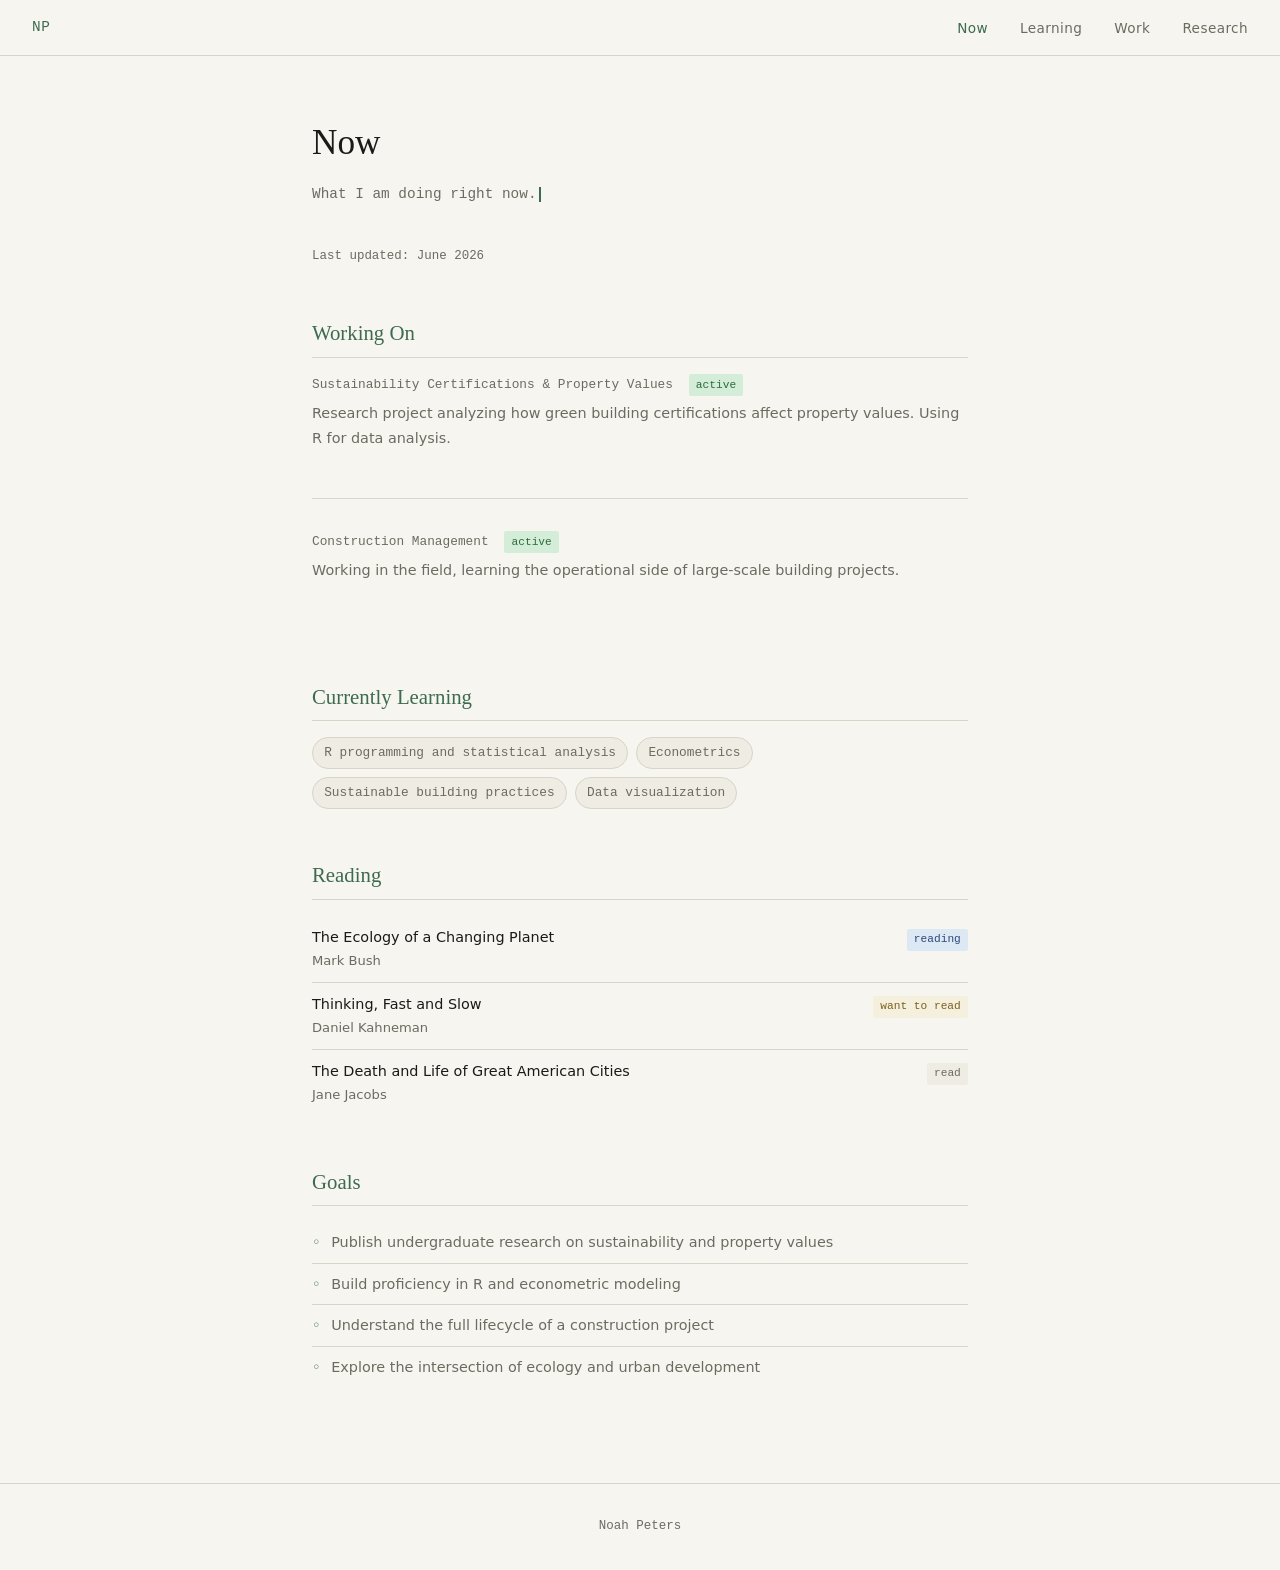
==== now.html @ bcfaea59 "Initial commit" ====
<!DOCTYPE html>
<html lang="en">
<head>
  <meta charset="UTF-8" />
  <meta name="viewport" content="width=device-width, initial-scale=1.0" />
  <title>Now — Noah Peters</title>
  <link rel="stylesheet" href="css/style.css" />
  <style>
    .reading-item {
      display: flex;
      justify-content: space-between;
      align-items: baseline;
      padding: 0.6rem 0;
      border-bottom: 1px solid var(--border);
      gap: 1rem;
    }
    .reading-item:last-child { border-bottom: none; }
    .book-title { font-size: 0.9rem; color: var(--text); }
    .book-author { font-size: 0.82rem; color: var(--text-muted); }
    .goal-item {
      padding: 0.5rem 0 0.5rem 1.2rem;
      border-bottom: 1px solid var(--border);
      font-size: 0.9rem;
      color: var(--text-muted);
      position: relative;
    }
    .goal-item::before {
      content: '◦';
      position: absolute;
      left: 0;
      color: var(--accent);
    }
    .goal-item:last-child { border-bottom: none; }
    .learning-chips { display: flex; flex-wrap: wrap; gap: 0.5rem; margin-top: 0.5rem; }
    .chip {
      font-size: 0.8rem;
      font-family: var(--font-mono);
      background: var(--bg-alt);
      border: 1px solid var(--border);
      color: var(--text-muted);
      padding: 0.25rem 0.7rem;
      border-radius: 20px;
    }
    .updated {
      font-family: var(--font-mono);
      font-size: 0.78rem;
      color: var(--text-muted);
      margin-bottom: 2.5rem;
    }
  </style>
</head>
<body>

<nav>
  <a class="nav-name" href="index.html">NP</a>
  <ul>
    <li><a href="now.html" class="active">Now</a></li>
    <li><a href="learning.html">Learning</a></li>
    <li><a href="work.html">Work</a></li>
    <li><a href="research.html">Research</a></li>
  </ul>
</nav>

<main>
  <h1>Now</h1>
  <div class="typewriter" id="typewriter"></div>
  <p class="updated" id="updated"></p>

  <h2>Working On</h2>
  <div id="working-on"></div>

  <h2>Currently Learning</h2>
  <div class="learning-chips" id="learning-chips"></div>

  <h2>Reading</h2>
  <div id="reading"></div>

  <h2>Goals</h2>
  <div id="goals"></div>
</main>

<footer>Noah Peters</footer>

<script src="js/typewriter.js"></script>
<script>
  fetch('data/now.json')
    .then(r => r.json())
    .then(d => {
      document.getElementById('updated').textContent = `Last updated: ${d.updated}`;

      typewriter(document.getElementById('typewriter'),
        ['What I am doing right now.'], { speed: 40, pause: 99999 });

      // Working on
      const wo = document.getElementById('working-on');
      d.working_on.forEach(item => {
        wo.innerHTML += `
          <div class="entry">
            <div class="entry-meta">
              ${item.title}
              <span class="status status-active">${item.status}</span>
            </div>
            <p class="entry-desc">${item.description}</p>
          </div>`;
      });

      // Learning chips
      const chips = document.getElementById('learning-chips');
      d.learning.forEach(l => {
        chips.innerHTML += `<span class="chip">${l}</span>`;
      });

      // Reading
      const reading = document.getElementById('reading');
      d.reading.forEach(b => {
        const statusClass = b.status === 'reading' ? 'status-reading'
          : b.status === 'read' ? 'status-done' : 'status-want';
        const statusLabel = b.status === 'want to read' ? 'want to read' : b.status;
        reading.innerHTML += `
          <div class="reading-item">
            <div>
              <div class="book-title">${b.title}</div>
              <div class="book-author">${b.author}</div>
            </div>
            <span class="status ${statusClass}">${statusLabel}</span>
          </div>`;
      });

      // Goals
      const goals = document.getElementById('goals');
      d.goals.forEach(g => {
        goals.innerHTML += `<div class="goal-item">${g}</div>`;
      });
    });
</script>
</body>
</html>
---- css/style.css ----
/* ── Reset & Base ── */
*, *::before, *::after { box-sizing: border-box; margin: 0; padding: 0; }

:root {
  --bg:        #f7f5f0;
  --bg-alt:    #efece4;
  --text:      #1a1a18;
  --text-muted:#6b6b60;
  --accent:    #3d6b4f;
  --accent2:   #7a6040;
  --border:    #d8d4c8;
  --font-serif: 'Georgia', 'Times New Roman', serif;
  --font-mono:  'Courier New', Courier, monospace;
  --font-sans:  system-ui, -apple-system, sans-serif;
  --max-width:  720px;
  --nav-height: 56px;
}

html { scroll-behavior: smooth; }

body {
  background: var(--bg);
  color: var(--text);
  font-family: var(--font-sans);
  font-size: 16px;
  line-height: 1.7;
  min-height: 100vh;
}

/* ── Nav ── */
nav {
  position: fixed;
  top: 0; left: 0; right: 0;
  height: var(--nav-height);
  background: var(--bg);
  border-bottom: 1px solid var(--border);
  display: flex;
  align-items: center;
  justify-content: space-between;
  padding: 0 2rem;
  z-index: 100;
}

nav .nav-name {
  font-family: var(--font-mono);
  font-size: 0.9rem;
  color: var(--accent);
  text-decoration: none;
  letter-spacing: 0.05em;
}

nav ul {
  list-style: none;
  display: flex;
  gap: 2rem;
}

nav ul a {
  font-size: 0.85rem;
  color: var(--text-muted);
  text-decoration: none;
  letter-spacing: 0.03em;
  transition: color 0.2s;
}

nav ul a:hover, nav ul a.active { color: var(--accent); }

/* ── Page Layout ── */
main {
  max-width: var(--max-width);
  margin: 0 auto;
  padding: calc(var(--nav-height) + 4rem) 2rem 6rem;
}

/* ── Typography ── */
h1 {
  font-family: var(--font-serif);
  font-size: 2.2rem;
  font-weight: normal;
  line-height: 1.3;
  margin-bottom: 1rem;
  color: var(--text);
}

h2 {
  font-family: var(--font-serif);
  font-size: 1.3rem;
  font-weight: normal;
  color: var(--accent);
  margin: 3rem 0 1rem;
  padding-bottom: 0.4rem;
  border-bottom: 1px solid var(--border);
}

h3 {
  font-size: 0.95rem;
  font-weight: 600;
  color: var(--text);
  margin-bottom: 0.3rem;
  letter-spacing: 0.02em;
}

p { margin-bottom: 1rem; color: var(--text-muted); }

a { color: var(--accent); text-decoration: none; }
a:hover { text-decoration: underline; }

/* ── Typewriter ── */
.typewriter {
  font-family: var(--font-mono);
  font-size: 0.9rem;
  color: var(--text-muted);
  margin-bottom: 2.5rem;
  min-height: 1.5em;
}

.typewriter .cursor {
  display: inline-block;
  width: 2px;
  height: 1em;
  background: var(--accent);
  margin-left: 2px;
  vertical-align: text-bottom;
  animation: blink 1s step-end infinite;
}

@keyframes blink { 0%, 100% { opacity: 1; } 50% { opacity: 0; } }

/* ── Cards / Entries ── */
.entry {
  margin-bottom: 2rem;
  padding-bottom: 2rem;
  border-bottom: 1px solid var(--border);
}
.entry:last-child { border-bottom: none; }

.entry-meta {
  font-size: 0.8rem;
  color: var(--text-muted);
  font-family: var(--font-mono);
  margin-bottom: 0.3rem;
}

.entry-title { font-weight: 600; margin-bottom: 0.4rem; }
.entry-desc { font-size: 0.9rem; }

/* ── Tags ── */
.tags { display: flex; flex-wrap: wrap; gap: 0.4rem; margin-top: 0.6rem; }
.tag {
  font-size: 0.75rem;
  font-family: var(--font-mono);
  background: var(--bg-alt);
  border: 1px solid var(--border);
  color: var(--text-muted);
  padding: 0.15rem 0.5rem;
  border-radius: 2px;
}

/* ── Status Badge ── */
.status {
  display: inline-block;
  font-size: 0.7rem;
  font-family: var(--font-mono);
  padding: 0.1rem 0.45rem;
  border-radius: 2px;
  margin-left: 0.5rem;
  vertical-align: middle;
}
.status-active  { background: #d4edd8; color: #2d6b3d; }
.status-reading { background: #dde8f5; color: #2d4a7a; }
.status-done    { background: var(--bg-alt); color: var(--text-muted); }
.status-want    { background: #f5f0dd; color: #7a6020; }

/* ── Skills Grid ── */
.skills-grid { display: grid; grid-template-columns: repeat(auto-fill, minmax(180px, 1fr)); gap: 1.2rem; }

.skill-group h3 {
  font-size: 0.75rem;
  font-family: var(--font-mono);
  color: var(--text-muted);
  text-transform: uppercase;
  letter-spacing: 0.08em;
  margin-bottom: 0.5rem;
}

.skill-group ul { list-style: none; }
.skill-group li {
  font-size: 0.88rem;
  padding: 0.2rem 0;
  color: var(--text);
  border-bottom: 1px solid var(--border);
}

/* ── Timeline ── */
.timeline { position: relative; padding-left: 1.5rem; }
.timeline::before {
  content: '';
  position: absolute;
  left: 0; top: 0.5rem; bottom: 0;
  width: 1px;
  background: var(--border);
}

.timeline-item { position: relative; margin-bottom: 2rem; }
.timeline-item::before {
  content: '';
  position: absolute;
  left: -1.5rem;
  top: 0.55rem;
  width: 7px; height: 7px;
  border-radius: 50%;
  background: var(--accent);
  border: 2px solid var(--bg);
  box-shadow: 0 0 0 1px var(--accent);
}

/* ── List ── */
.clean-list { list-style: none; }
.clean-list li {
  padding: 0.4rem 0;
  border-bottom: 1px solid var(--border);
  font-size: 0.9rem;
  color: var(--text-muted);
}
.clean-list li:last-child { border-bottom: none; }

/* ── Download Button ── */
.btn {
  display: inline-flex;
  align-items: center;
  gap: 0.4rem;
  font-size: 0.82rem;
  font-family: var(--font-mono);
  padding: 0.5rem 1rem;
  border: 1px solid var(--accent);
  color: var(--accent);
  text-decoration: none;
  border-radius: 2px;
  transition: background 0.2s, color 0.2s;
  letter-spacing: 0.03em;
}
.btn:hover { background: var(--accent); color: var(--bg); text-decoration: none; }

/* ── Footer ── */
footer {
  text-align: center;
  padding: 2rem;
  font-size: 0.78rem;
  font-family: var(--font-mono);
  color: var(--text-muted);
  border-top: 1px solid var(--border);
}

/* ── Loading state ── */
.loading { color: var(--text-muted); font-family: var(--font-mono); font-size: 0.85rem; }

/* ── Responsive ── */
@media (max-width: 600px) {
  nav { padding: 0 1rem; }
  nav ul { gap: 1rem; }
  main { padding-left: 1rem; padding-right: 1rem; }
  h1 { font-size: 1.7rem; }
}
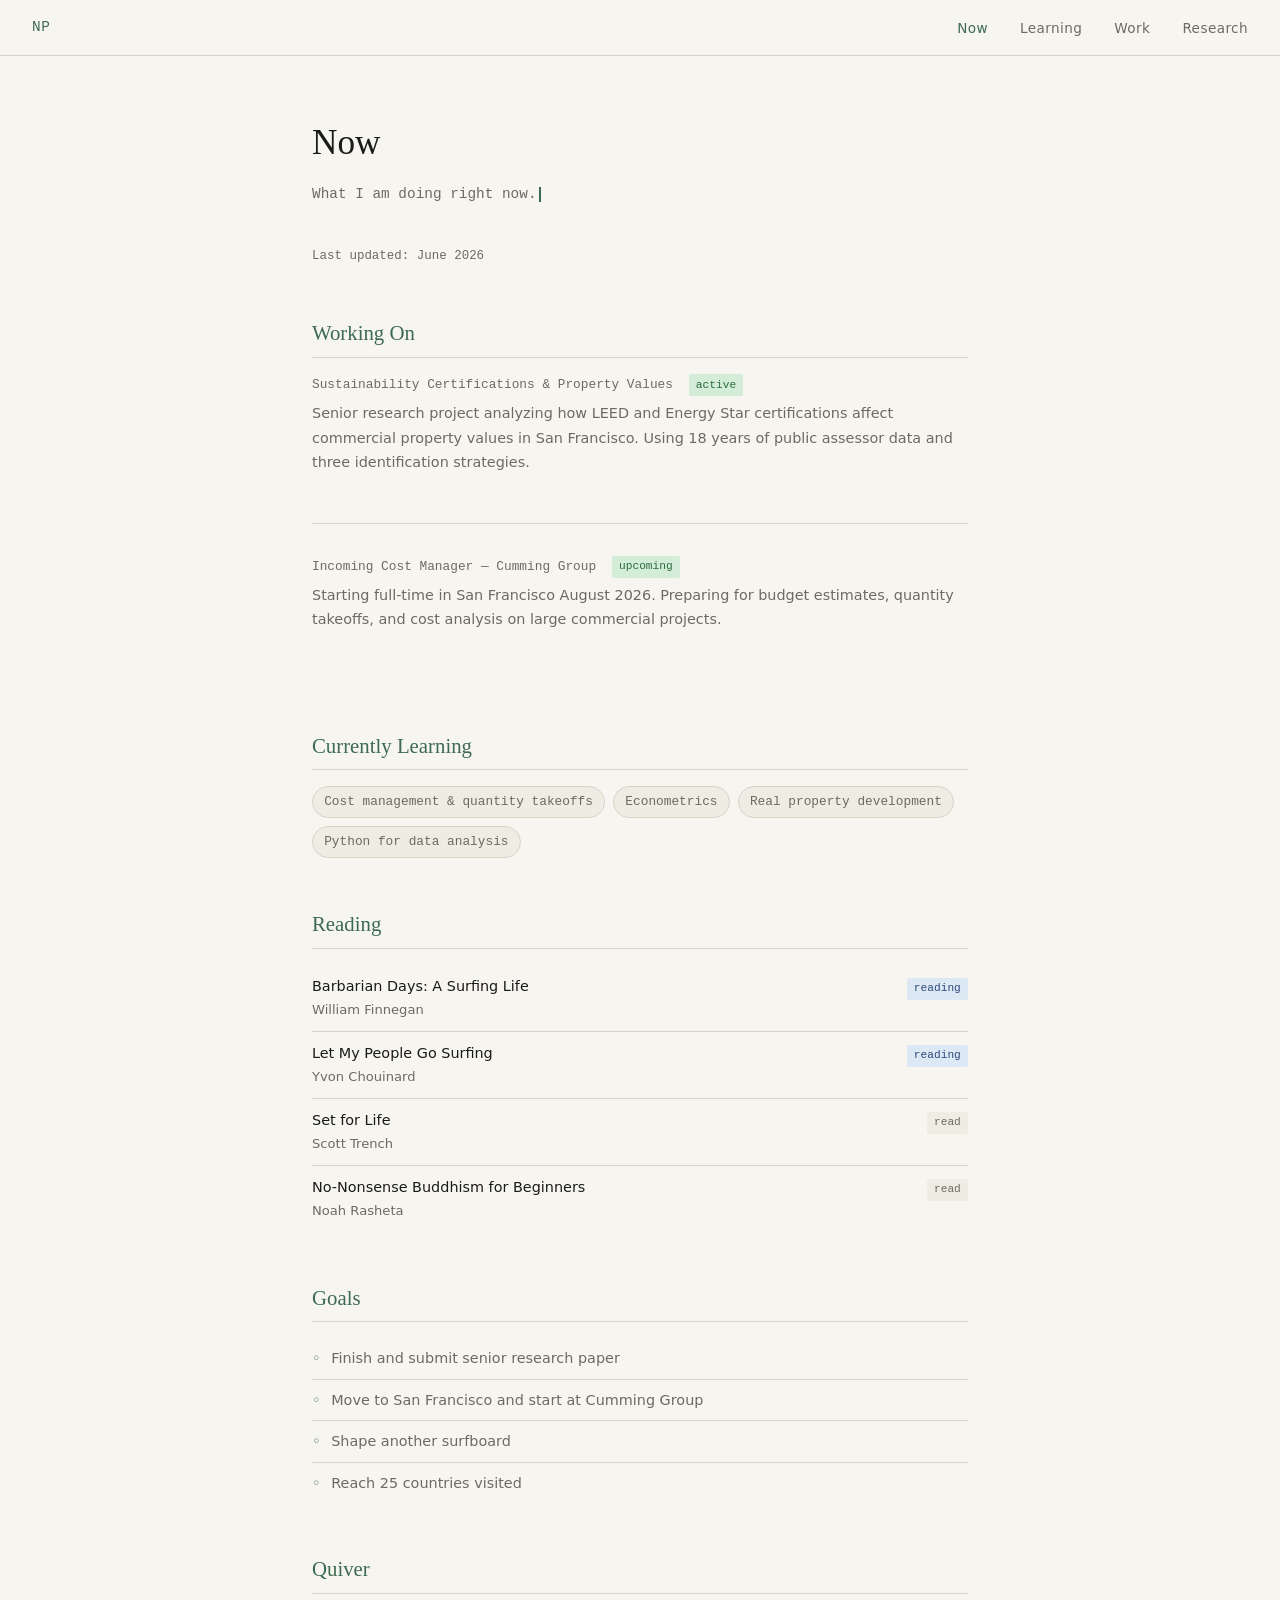
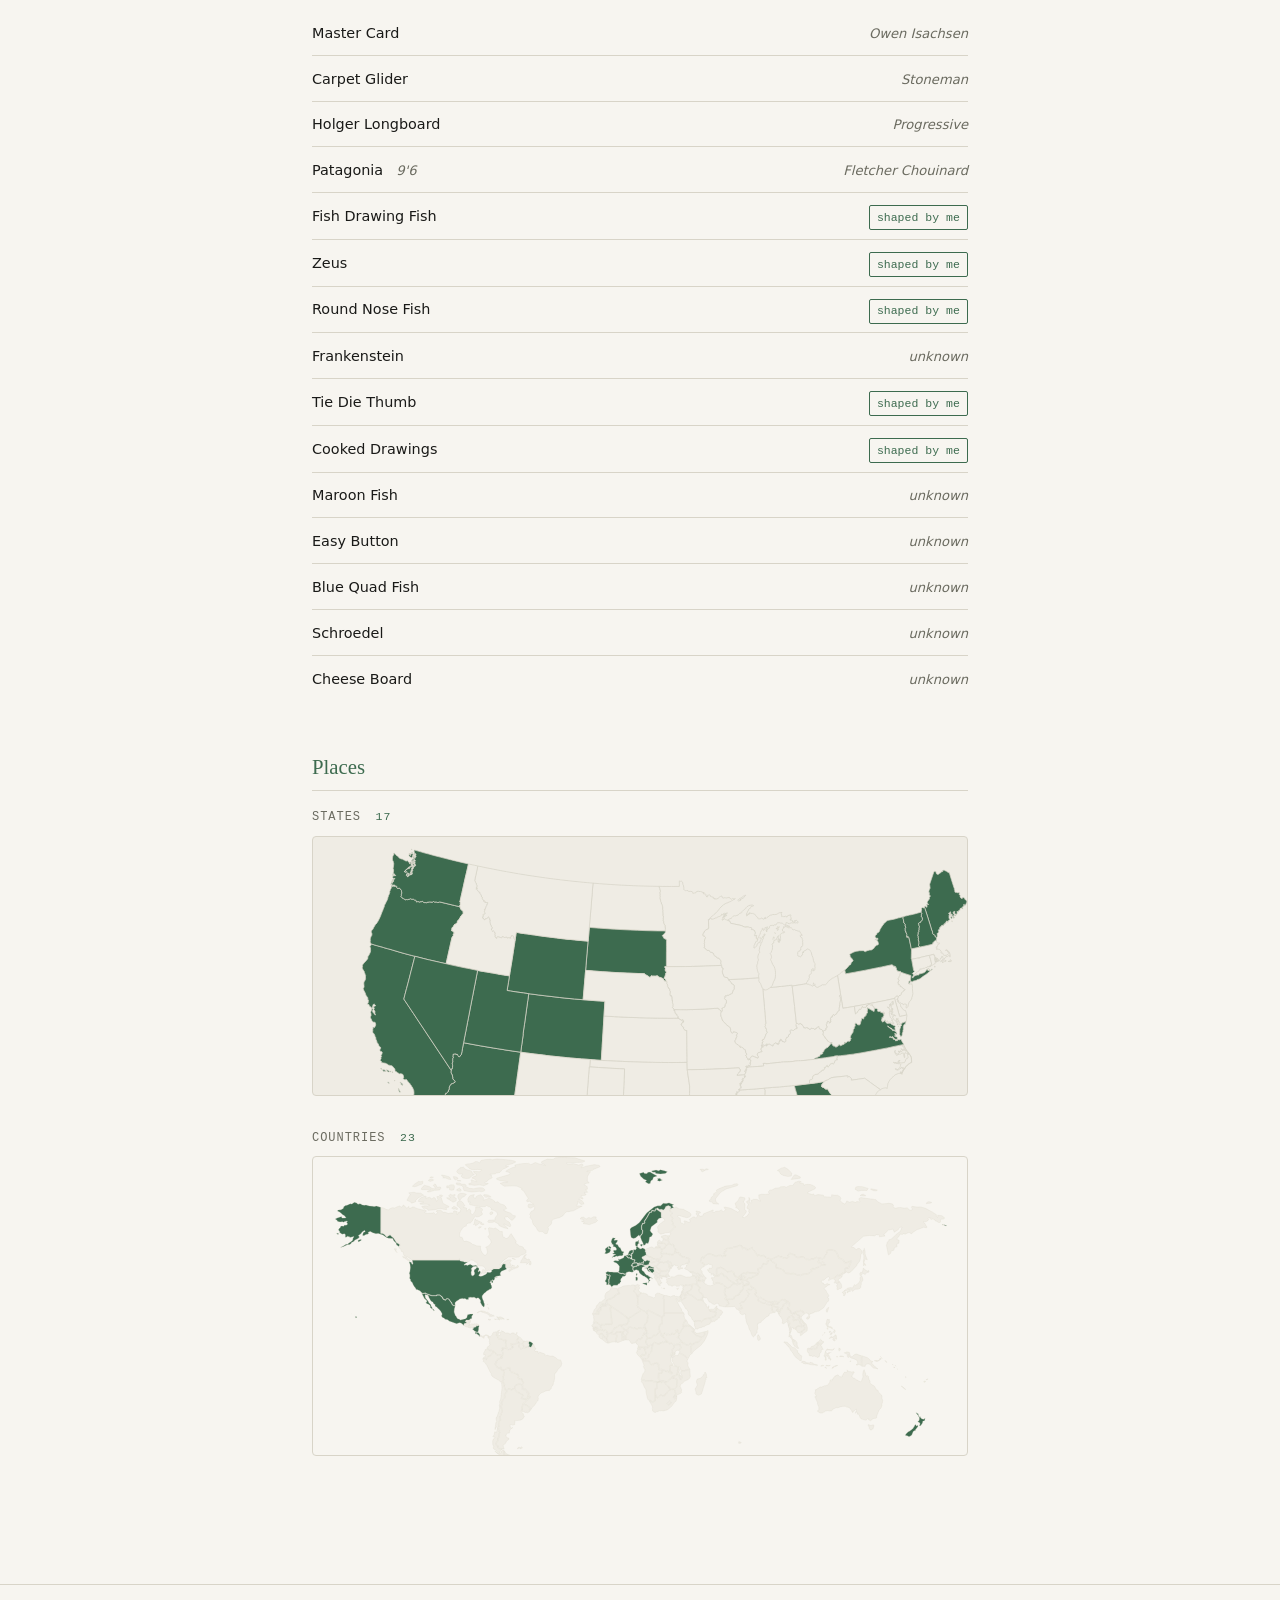
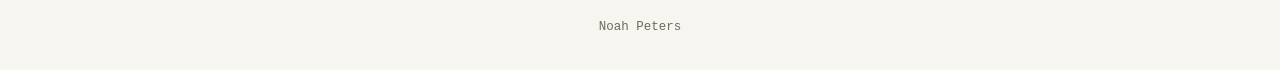
==== commit dcec65bf: "Add real content, interactive maps, research paper, and surfboard tracker - Populate resume.json wit" ====
--- a/now.html
+++ b/now.html
@@ -5,6 +5,7 @@
   <meta name="viewport" content="width=device-width, initial-scale=1.0" />
   <title>Now — Noah Peters</title>
   <link rel="stylesheet" href="css/style.css" />
+  <link rel="stylesheet" href="js/vendor/jsvectormap.min.css" />
   <style>
     .reading-item {
       display: flex;
@@ -47,6 +48,59 @@
       color: var(--text-muted);
       margin-bottom: 2.5rem;
     }
+    .quiver-item {
+      display: flex;
+      justify-content: space-between;
+      align-items: baseline;
+      padding: 0.55rem 0;
+      border-bottom: 1px solid var(--border);
+      gap: 1rem;
+    }
+    .quiver-item:last-child { border-bottom: none; }
+    .quiver-name { font-size: 0.9rem; color: var(--text); }
+    .quiver-shaper { font-size: 0.82rem; color: var(--text-muted); font-style: italic; }
+    .quiver-mine {
+      font-size: 0.72rem;
+      font-family: var(--font-mono);
+      color: var(--accent);
+      border: 1px solid var(--accent);
+      padding: 0.1rem 0.45rem;
+      border-radius: 2px;
+      white-space: nowrap;
+    }
+    .map-label {
+      font-family: var(--font-mono);
+      font-size: 0.75rem;
+      text-transform: uppercase;
+      letter-spacing: 0.08em;
+      color: var(--text-muted);
+      margin-bottom: 0.5rem;
+    }
+    .map-count {
+      font-family: var(--font-mono);
+      font-size: 0.72rem;
+      color: var(--accent);
+      margin-left: 0.4rem;
+    }
+    .map-container {
+      width: 100%;
+      border: 1px solid var(--border);
+      border-radius: 4px;
+      background: var(--bg-alt);
+      overflow: hidden;
+      margin-bottom: 2rem;
+    }
+    #us-map    { height: 260px; }
+    #world-map { height: 300px; }
+    .jsvectormap-tooltip {
+      font-family: var(--font-mono) !important;
+      font-size: 0.75rem !important;
+      background: var(--text) !important;
+      color: var(--bg) !important;
+      border: none !important;
+      border-radius: 2px !important;
+      padding: 0.25rem 0.6rem !important;
+    }
   </style>
 </head>
 <body>
@@ -77,12 +131,63 @@
 
   <h2>Goals</h2>
   <div id="goals"></div>
+
+  <h2>Quiver</h2>
+  <div id="quiver"></div>
+
+  <h2>Places</h2>
+  <div class="map-label" id="us-label"></div>
+  <div id="us-map" class="map-container"></div>
+  <div class="map-label" id="world-label"></div>
+  <div id="world-map" class="map-container"></div>
 </main>
 
 <footer>Noah Peters</footer>
 
 <script src="js/typewriter.js"></script>
+<script src="js/vendor/jsvectormap.min.js"></script>
+<script src="js/vendor/jsvectormap-world.js"></script>
+<script src="js/vendor/topojson-client.min.js"></script>
+<script src="js/vendor/d3-array.min.js"></script>
+<script src="js/vendor/d3-geo.min.js"></script>
 <script>
+  const COUNTRY_CODES = {
+    'Afghanistan':'AF','Albania':'AL','Algeria':'DZ','Angola':'AO','Argentina':'AR',
+    'Armenia':'AM','Australia':'AU','Austria':'AT','Azerbaijan':'AZ','Bahrain':'BH',
+    'Bangladesh':'BD','Belarus':'BY','Belgium':'BE','Belize':'BZ','Benin':'BJ',
+    'Bolivia':'BO','Bosnia and Herzegovina':'BA','Botswana':'BW','Brazil':'BR',
+    'Bulgaria':'BG','Cambodia':'KH','Cameroon':'CM','Canada':'CA','Chile':'CL',
+    'China':'CN','Colombia':'CO','Costa Rica':'CR','Croatia':'HR','Cuba':'CU',
+    'Czech Republic':'CZ','Denmark':'DK','Dominican Republic':'DO','Ecuador':'EC',
+    'Egypt':'EG','El Salvador':'SV','England':'GB','Estonia':'EE','Ethiopia':'ET',
+    'Finland':'FI','France':'FR','Georgia':'GE','Germany':'DE','Ghana':'GH',
+    'Greece':'GR','Guatemala':'GT','Honduras':'HN','Hungary':'HU','Iceland':'IS',
+    'India':'IN','Indonesia':'ID','Iran':'IR','Iraq':'IQ','Republic of Ireland':'IE',
+    'Israel':'IL','Italy':'IT','Jamaica':'JM','Japan':'JP','Jordan':'JO',
+    'Kazakhstan':'KZ','Kenya':'KE','Kosovo':'XK','Latvia':'LV','Lebanon':'LB',
+    'Libya':'LY','Liechtenstein':'LI','Lithuania':'LT','Luxembourg':'LU',
+    'Malaysia':'MY','Mali':'ML','Mexico':'MX','Moldova':'MD','Mongolia':'MN',
+    'Morocco':'MA','Mozambique':'MZ','Myanmar':'MM','Nepal':'NP','Netherlands':'NL',
+    'New Zealand':'NZ','Nicaragua':'NI','Nigeria':'NG','North Korea':'KP',
+    'Norway':'NO','Pakistan':'PK','Panama':'PA','Paraguay':'PY','Peru':'PE',
+    'Philippines':'PH','Poland':'PL','Portugal':'PT','Romania':'RO','Russia':'RU',
+    'Saudi Arabia':'SA','Scotland':'GB','Senegal':'SN','Serbia':'RS','Singapore':'SG',
+    'Slovakia':'SK','Slovenia':'SI','Somalia':'SO','South Africa':'ZA',
+    'South Korea':'KR','Spain':'ES','Sudan':'SD','Sweden':'SE','Switzerland':'CH',
+    'Syria':'SY','Taiwan':'TW','Tanzania':'TZ','Thailand':'TH','Tunisia':'TN',
+    'Turkey':'TR','Uganda':'UG','Ukraine':'UA','United Arab Emirates':'AE',
+    'United Kingdom':'GB','United States':'US','Uruguay':'UY','Uzbekistan':'UZ',
+    'Venezuela':'VE','Vietnam':'VN','Wales':'GB','Yemen':'YE','Zambia':'ZM',
+    'Zimbabwe':'ZW'
+  };
+
+  const mapStyle = {
+    initial:      { fill: '#efece4', stroke: '#d8d4c8', strokeWidth: 0.4 },
+    selected:     { fill: '#3d6b4f' },
+    hover:        { fillOpacity: 0.75 },
+    selectedHover:{ fill: '#4d7b5f' }
+  };
+
   fetch('data/now.json')
     .then(r => r.json())
     .then(d => {
@@ -131,6 +236,73 @@
       d.goals.forEach(g => {
         goals.innerHTML += `<div class="goal-item">${g}</div>`;
       });
+
+      // Quiver
+      const quiver = document.getElementById('quiver');
+      d.quiver.forEach(b => {
+        quiver.innerHTML += `
+          <div class="quiver-item">
+            <div>
+              <span class="quiver-name">${b.name}</span>
+              ${b.length ? `<span class="quiver-shaper" style="margin-left:0.5rem">${b.length}</span>` : ''}
+            </div>
+            <div style="display:flex;align-items:center;gap:0.6rem">
+              ${b.mine ? `<span class="quiver-mine">shaped by me</span>` : `<span class="quiver-shaper">${b.shaper}</span>`}
+            </div>
+          </div>`;
+      });
+
+      // Places — maps
+      document.getElementById('us-label').innerHTML =
+        `States <span class="map-count">${d.places.states.length}</span>`;
+      document.getElementById('world-label').innerHTML =
+        `Countries <span class="map-count">${d.places.countries.length}</span>`;
+
+      // US states map via d3-geo + topojson
+      fetch('js/vendor/states-10m.json')
+        .then(r => r.json())
+        .then(us => {
+          const features = topojson.feature(us, us.objects.states).features;
+          const W = 900, H = 560;
+          const projection = d3.geoAlbersUsa().fitSize([W, H], { type: 'FeatureCollection', features });
+          const path = d3.geoPath().projection(projection);
+
+          const svg = document.createElementNS('http://www.w3.org/2000/svg', 'svg');
+          svg.setAttribute('viewBox', `0 0 ${W} ${H}`);
+          svg.setAttribute('width', '100%');
+          svg.style.display = 'block';
+
+          features.forEach(f => {
+            const el = document.createElementNS('http://www.w3.org/2000/svg', 'path');
+            const d_attr = path(f);
+            if (!d_attr) return;
+            el.setAttribute('d', d_attr);
+            const visited = d.places.states.includes(f.properties.name);
+            el.setAttribute('fill', visited ? '#3d6b4f' : '#efece4');
+            el.setAttribute('stroke', '#d8d4c8');
+            el.setAttribute('stroke-width', '1');
+            const title = document.createElementNS('http://www.w3.org/2000/svg', 'title');
+            title.textContent = f.properties.name;
+            el.appendChild(title);
+            svg.appendChild(el);
+          });
+
+          const usContainer = document.getElementById('us-map');
+          usContainer.innerHTML = '';
+          usContainer.appendChild(svg);
+        });
+
+      // World map via jsvectormap
+      const visitedCountries = [...new Set(d.places.countries.map(c => COUNTRY_CODES[c]).filter(Boolean))];
+      new jsVectorMap({
+        map: 'world',
+        selector: '#world-map',
+        selectedRegions: visitedCountries,
+        regionsSelectable: false,
+        zoomButtons: false,
+        zoomOnScroll: false,
+        regionStyle: mapStyle
+      });
     });
 </script>
 </body>
--- a/js/vendor/jsvectormap.min.css
+++ b/js/vendor/jsvectormap.min.css
@@ -0,0 +1 @@
+svg{-ms-touch-action:none;touch-action:none}image,text,.jvm-zoomin,.jvm-zoomout{-webkit-user-select:none;-moz-user-select:none;-ms-user-select:none;user-select:none}.jvm-container{-ms-touch-action:none;touch-action:none;position:relative;overflow:hidden;height:100%;width:100%}.jvm-tooltip{border-radius:3px;background-color:#5c5cff;font-family:sans-serif,Verdana;font-size:smaller;box-shadow:1px 2px 12px rgba(0,0,0,0.2);padding:3px 5px;white-space:nowrap;position:absolute;display:none;color:#FFF}.jvm-tooltip.active{display:block}.jvm-zoom-btn{border-radius:3px;background-color:#292929;padding:3px;box-sizing:border-box;position:absolute;line-height:10px;cursor:pointer;color:#FFF;height:15px;width:15px;left:10px}.jvm-zoom-btn.jvm-zoomout{top:30px}.jvm-zoom-btn.jvm-zoomin{top:10px}.jvm-series-container{right:15px;position:absolute}.jvm-series-container.jvm-series-h{bottom:15px}.jvm-series-container.jvm-series-v{top:15px}.jvm-series-container .jvm-legend{background-color:#fff;border:1px solid #e5e7eb;margin-left:.75rem;border-radius:.25rem;border-color:#e5e7eb;padding:.6rem;box-shadow:0 1px 2px 0 rgba(0,0,0,0.05);float:left}.jvm-series-container .jvm-legend .jvm-legend-title{line-height:1;border-bottom:1px solid #e5e7eb;padding-bottom:.5rem;margin-bottom:.575rem;text-align:left}.jvm-series-container .jvm-legend .jvm-legend-inner{overflow:hidden}.jvm-series-container .jvm-legend .jvm-legend-inner .jvm-legend-tick{overflow:hidden;min-width:40px}.jvm-series-container .jvm-legend .jvm-legend-inner .jvm-legend-tick:not(:first-child){margin-top:.575rem}.jvm-series-container .jvm-legend .jvm-legend-inner .jvm-legend-tick .jvm-legend-tick-sample{border-radius:4px;margin-right:.65rem;height:16px;width:16px;float:left}.jvm-series-container .jvm-legend .jvm-legend-inner .jvm-legend-tick .jvm-legend-tick-text{font-size:12px;text-align:center;float:left}.jvm-line[animation="true"]{-webkit-animation:jvm-line-animation 10s linear forwards infinite;animation:jvm-line-animation 10s linear forwards infinite}@-webkit-keyframes jvm-line-animation{from{stroke-dashoffset:250}}@keyframes jvm-line-animation{from{stroke-dashoffset:250}}
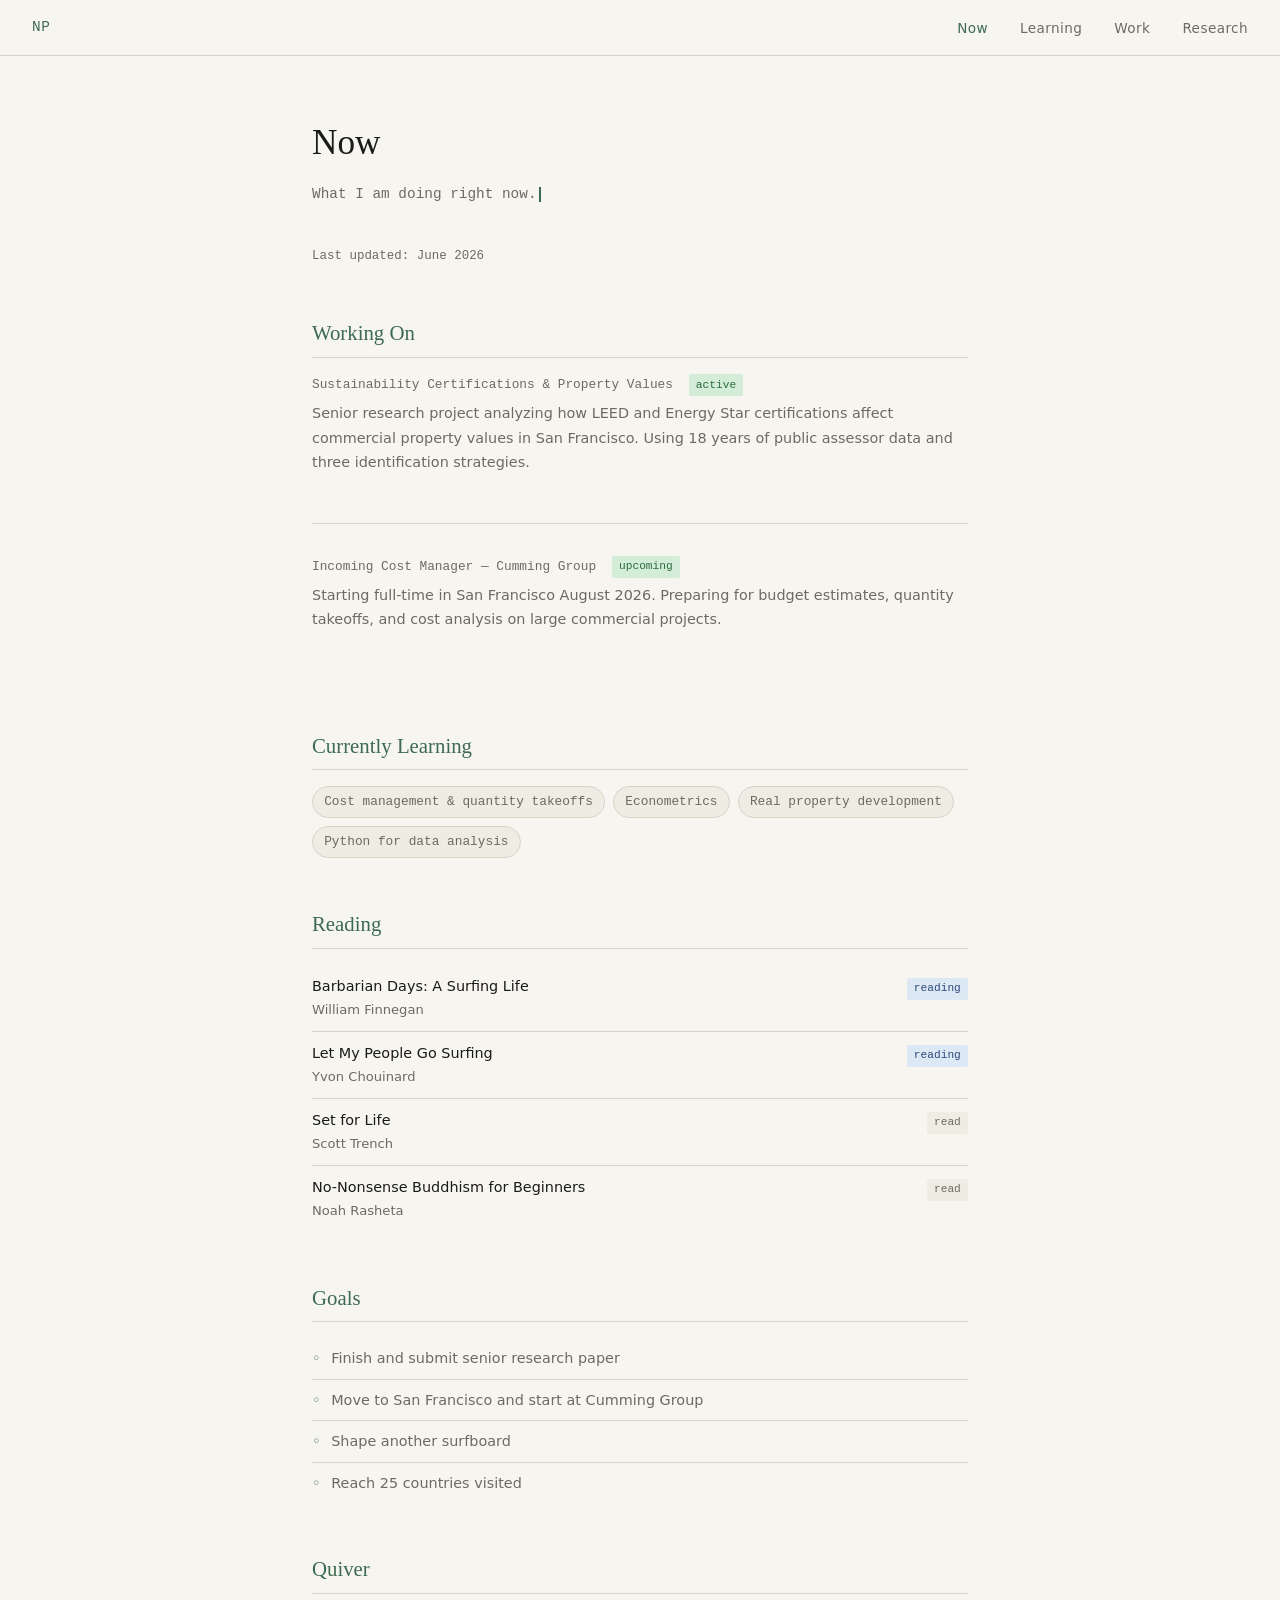
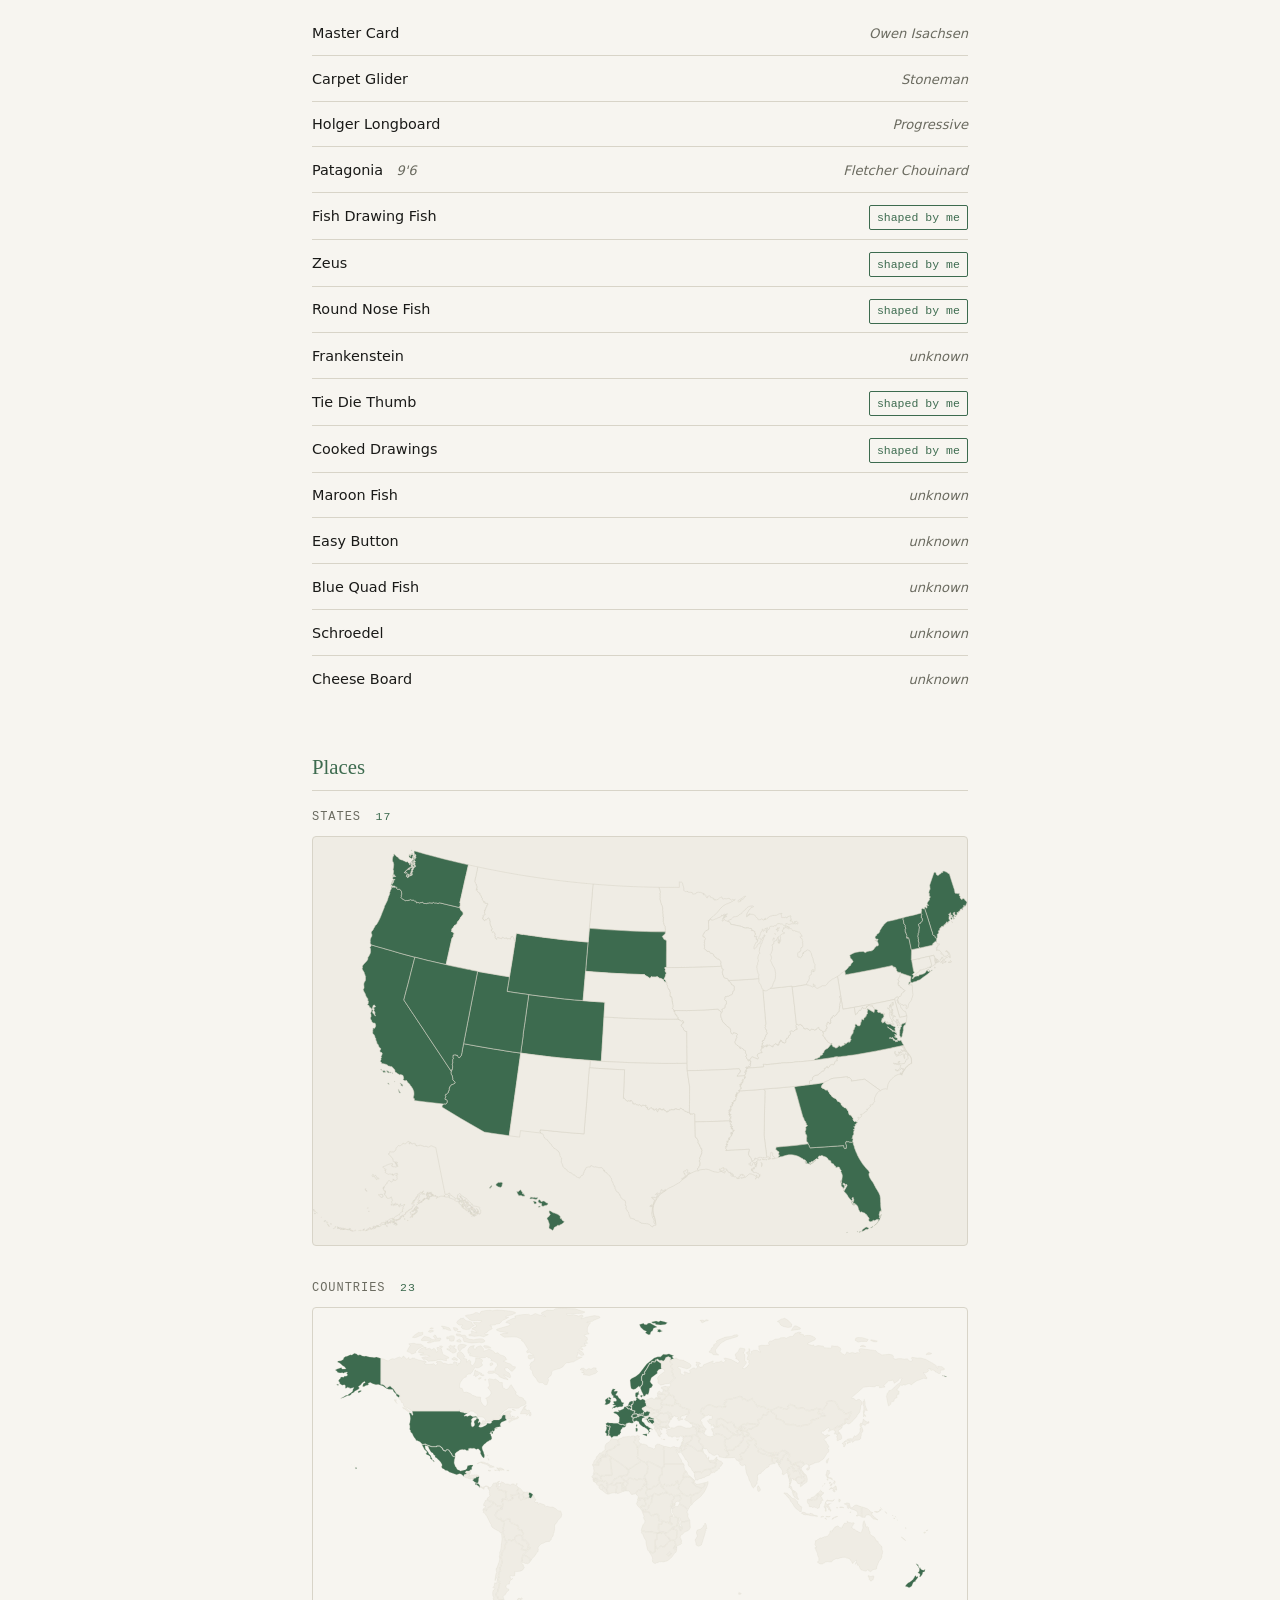
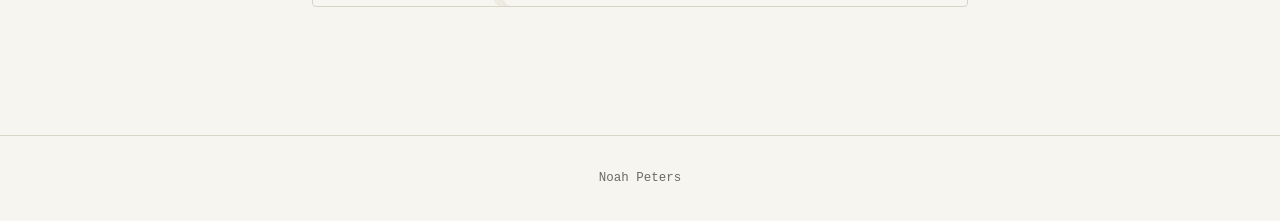
==== commit 7ae5b104: "Fix US states map aspect ratio and add hover interactivity - Remove fixed height from #us-map so SVG" ====
--- a/now.html
+++ b/now.html
@@ -90,8 +90,23 @@
       overflow: hidden;
       margin-bottom: 2rem;
     }
-    #us-map    { height: 260px; }
+    #us-map    { /* height driven by SVG aspect ratio */ }
+    #us-map svg { display: block; width: 100%; height: auto; }
     #world-map { height: 300px; }
+    .state-path { cursor: pointer; transition: fill 0.12s; }
+    #us-tooltip {
+      position: fixed;
+      display: none;
+      background: var(--text);
+      color: var(--bg);
+      font-family: var(--font-mono);
+      font-size: 0.74rem;
+      padding: 0.22rem 0.55rem;
+      border-radius: 2px;
+      pointer-events: none;
+      z-index: 200;
+      white-space: nowrap;
+    }
     .jsvectormap-tooltip {
       font-family: var(--font-mono) !important;
       font-size: 0.75rem !important;
@@ -142,6 +157,7 @@
   <div id="world-map" class="map-container"></div>
 </main>
 
+<div id="us-tooltip"></div>
 <footer>Noah Peters</footer>
 
 <script src="js/typewriter.js"></script>
@@ -259,31 +275,49 @@
         `Countries <span class="map-count">${d.places.countries.length}</span>`;
 
       // US states map via d3-geo + topojson
+      const tip = document.getElementById('us-tooltip');
       fetch('js/vendor/states-10m.json')
         .then(r => r.json())
         .then(us => {
           const features = topojson.feature(us, us.objects.states).features;
-          const W = 900, H = 560;
+          const W = 960, H = 600;
           const projection = d3.geoAlbersUsa().fitSize([W, H], { type: 'FeatureCollection', features });
           const path = d3.geoPath().projection(projection);
 
           const svg = document.createElementNS('http://www.w3.org/2000/svg', 'svg');
           svg.setAttribute('viewBox', `0 0 ${W} ${H}`);
           svg.setAttribute('width', '100%');
-          svg.style.display = 'block';
+          svg.setAttribute('height', 'auto');
+          svg.setAttribute('preserveAspectRatio', 'xMidYMid meet');
 
           features.forEach(f => {
-            const el = document.createElementNS('http://www.w3.org/2000/svg', 'path');
             const d_attr = path(f);
             if (!d_attr) return;
+            const visited = d.places.states.includes(f.properties.name);
+            const fillBase   = visited ? '#3d6b4f' : '#efece4';
+            const fillHover  = visited ? '#4d8b62' : '#dedad0';
+
+            const el = document.createElementNS('http://www.w3.org/2000/svg', 'path');
             el.setAttribute('d', d_attr);
-            const visited = d.places.states.includes(f.properties.name);
-            el.setAttribute('fill', visited ? '#3d6b4f' : '#efece4');
+            el.setAttribute('fill', fillBase);
             el.setAttribute('stroke', '#d8d4c8');
-            el.setAttribute('stroke-width', '1');
-            const title = document.createElementNS('http://www.w3.org/2000/svg', 'title');
-            title.textContent = f.properties.name;
-            el.appendChild(title);
+            el.setAttribute('stroke-width', '0.8');
+            el.classList.add('state-path');
+
+            el.addEventListener('mouseenter', () => {
+              el.setAttribute('fill', fillHover);
+            });
+            el.addEventListener('mousemove', e => {
+              tip.textContent = f.properties.name + (visited ? ' ✓' : '');
+              tip.style.display = 'block';
+              tip.style.left = (e.clientX + 14) + 'px';
+              tip.style.top  = (e.clientY - 32) + 'px';
+            });
+            el.addEventListener('mouseleave', () => {
+              el.setAttribute('fill', fillBase);
+              tip.style.display = 'none';
+            });
+
             svg.appendChild(el);
           });
 
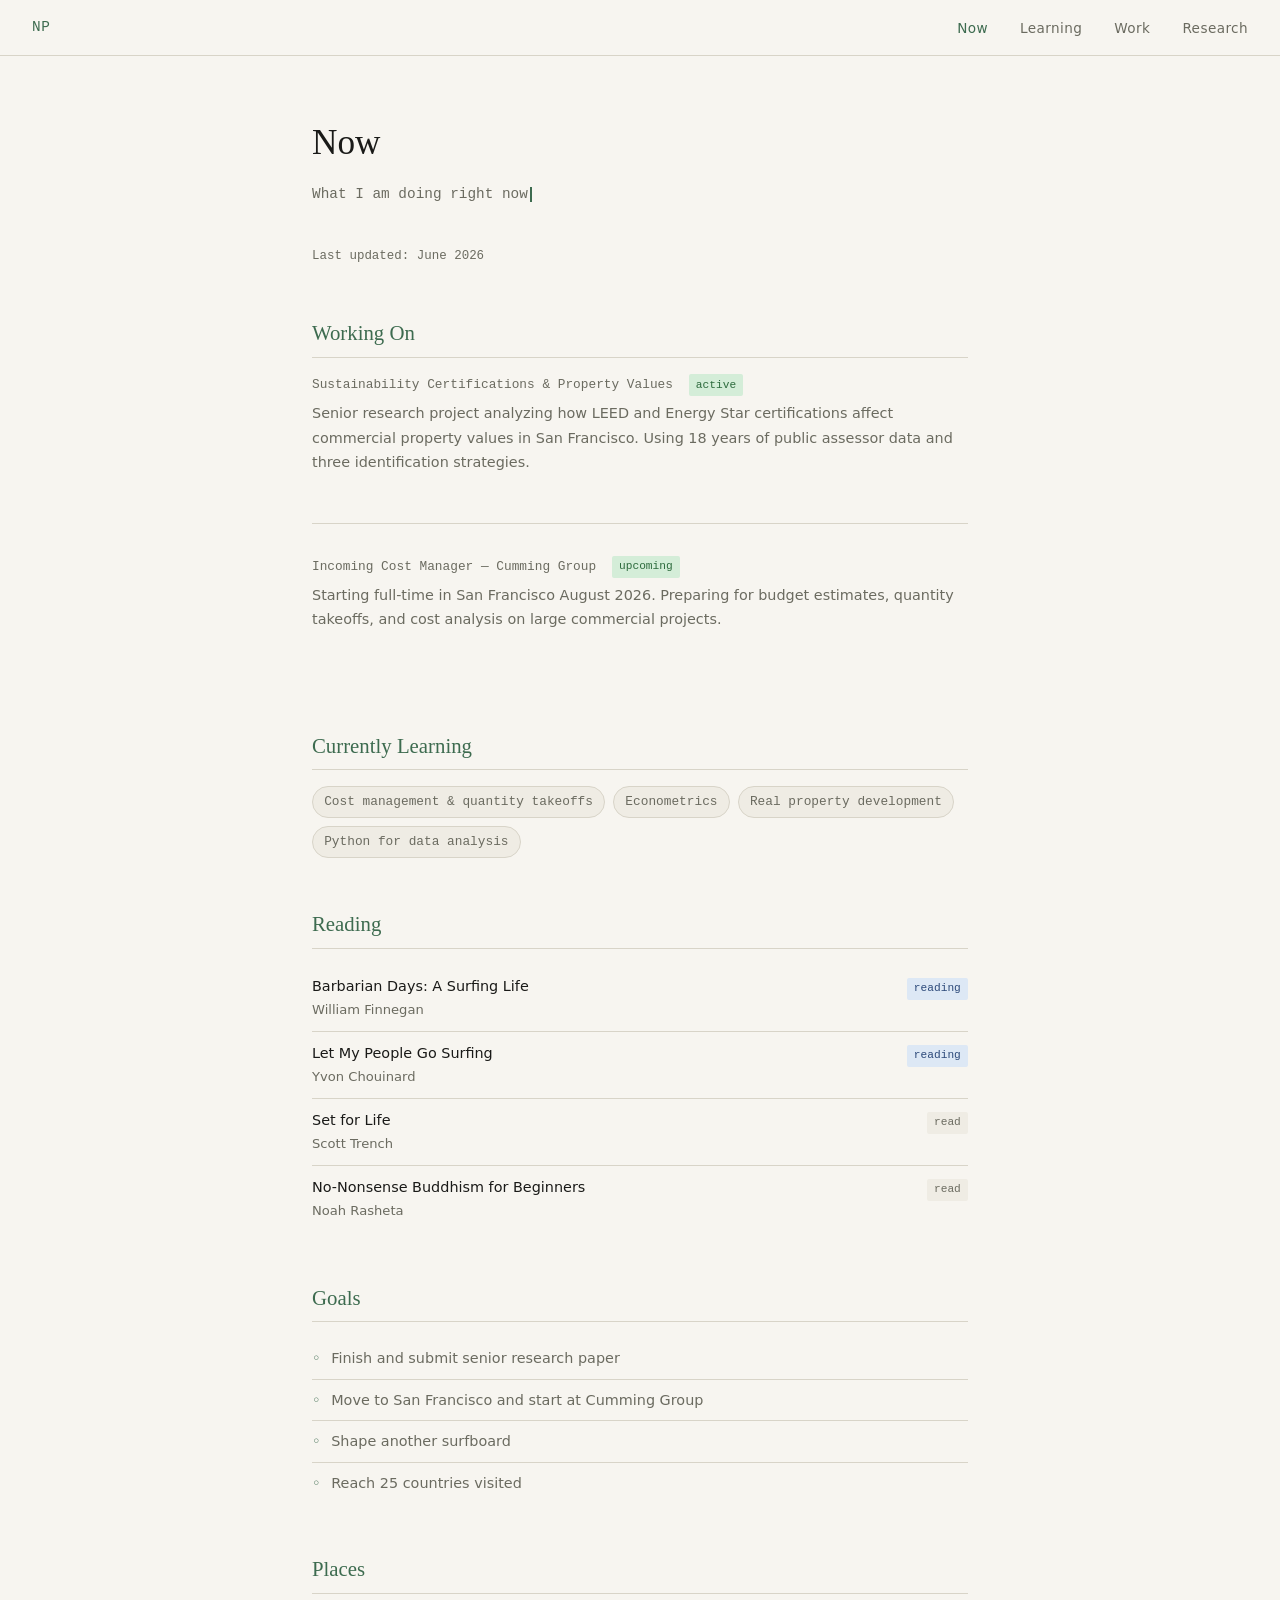
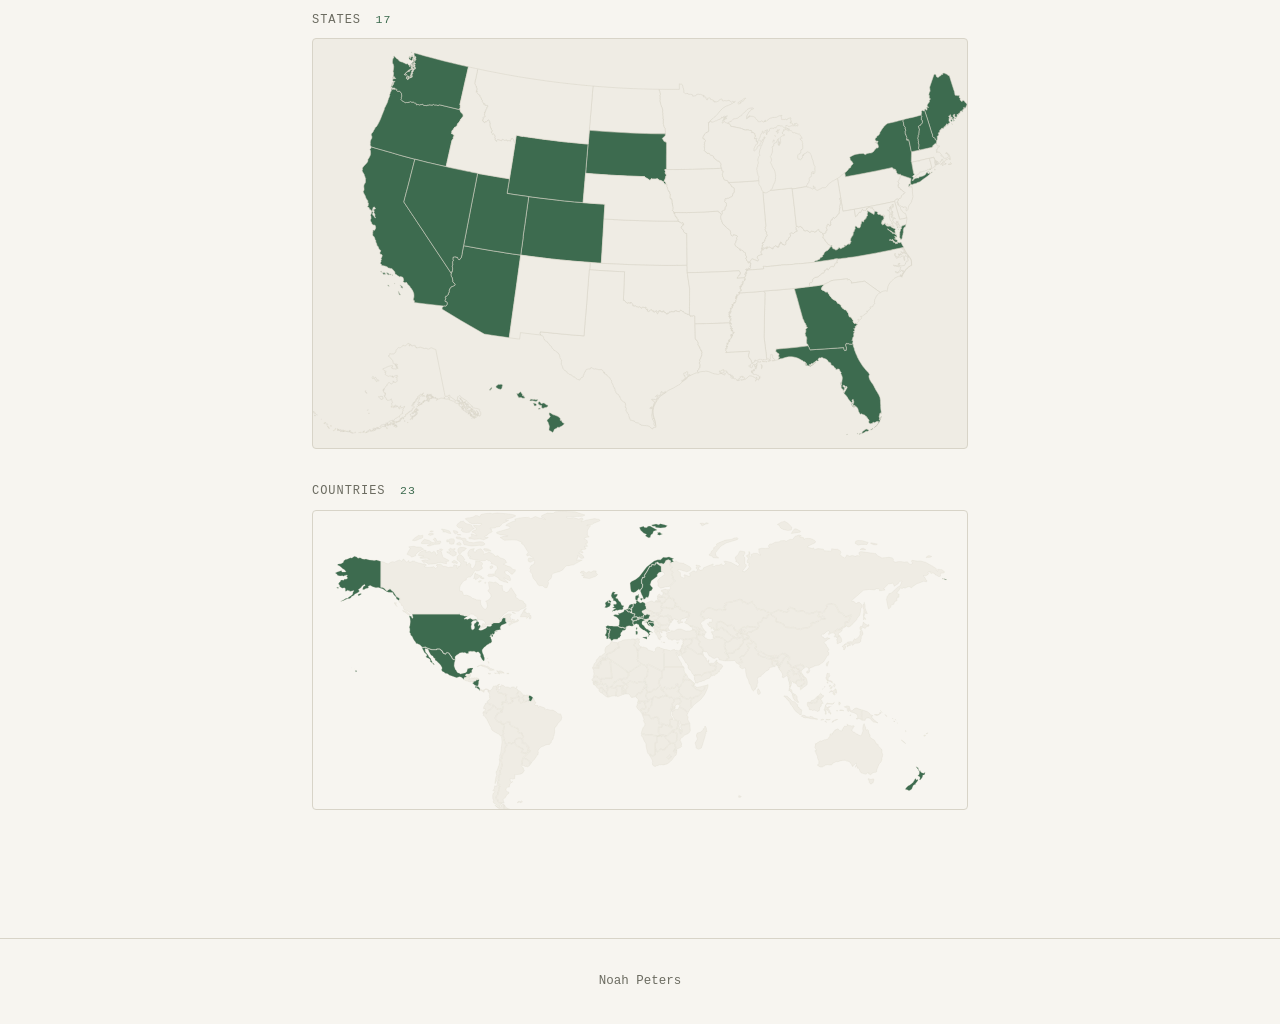
==== commit cf7d66de: "Remove Quiver section from Now page" ====
--- a/now.html
+++ b/now.html
@@ -48,26 +48,6 @@
       color: var(--text-muted);
       margin-bottom: 2.5rem;
     }
-    .quiver-item {
-      display: flex;
-      justify-content: space-between;
-      align-items: baseline;
-      padding: 0.55rem 0;
-      border-bottom: 1px solid var(--border);
-      gap: 1rem;
-    }
-    .quiver-item:last-child { border-bottom: none; }
-    .quiver-name { font-size: 0.9rem; color: var(--text); }
-    .quiver-shaper { font-size: 0.82rem; color: var(--text-muted); font-style: italic; }
-    .quiver-mine {
-      font-size: 0.72rem;
-      font-family: var(--font-mono);
-      color: var(--accent);
-      border: 1px solid var(--accent);
-      padding: 0.1rem 0.45rem;
-      border-radius: 2px;
-      white-space: nowrap;
-    }
     .map-label {
       font-family: var(--font-mono);
       font-size: 0.75rem;
@@ -146,9 +126,6 @@
 
   <h2>Goals</h2>
   <div id="goals"></div>
-
-  <h2>Quiver</h2>
-  <div id="quiver"></div>
 
   <h2>Places</h2>
   <div class="map-label" id="us-label"></div>
@@ -253,21 +230,6 @@
         goals.innerHTML += `<div class="goal-item">${g}</div>`;
       });
 
-      // Quiver
-      const quiver = document.getElementById('quiver');
-      d.quiver.forEach(b => {
-        quiver.innerHTML += `
-          <div class="quiver-item">
-            <div>
-              <span class="quiver-name">${b.name}</span>
-              ${b.length ? `<span class="quiver-shaper" style="margin-left:0.5rem">${b.length}</span>` : ''}
-            </div>
-            <div style="display:flex;align-items:center;gap:0.6rem">
-              ${b.mine ? `<span class="quiver-mine">shaped by me</span>` : `<span class="quiver-shaper">${b.shaper}</span>`}
-            </div>
-          </div>`;
-      });
-
       // Places — maps
       document.getElementById('us-label').innerHTML =
         `States <span class="map-count">${d.places.states.length}</span>`;
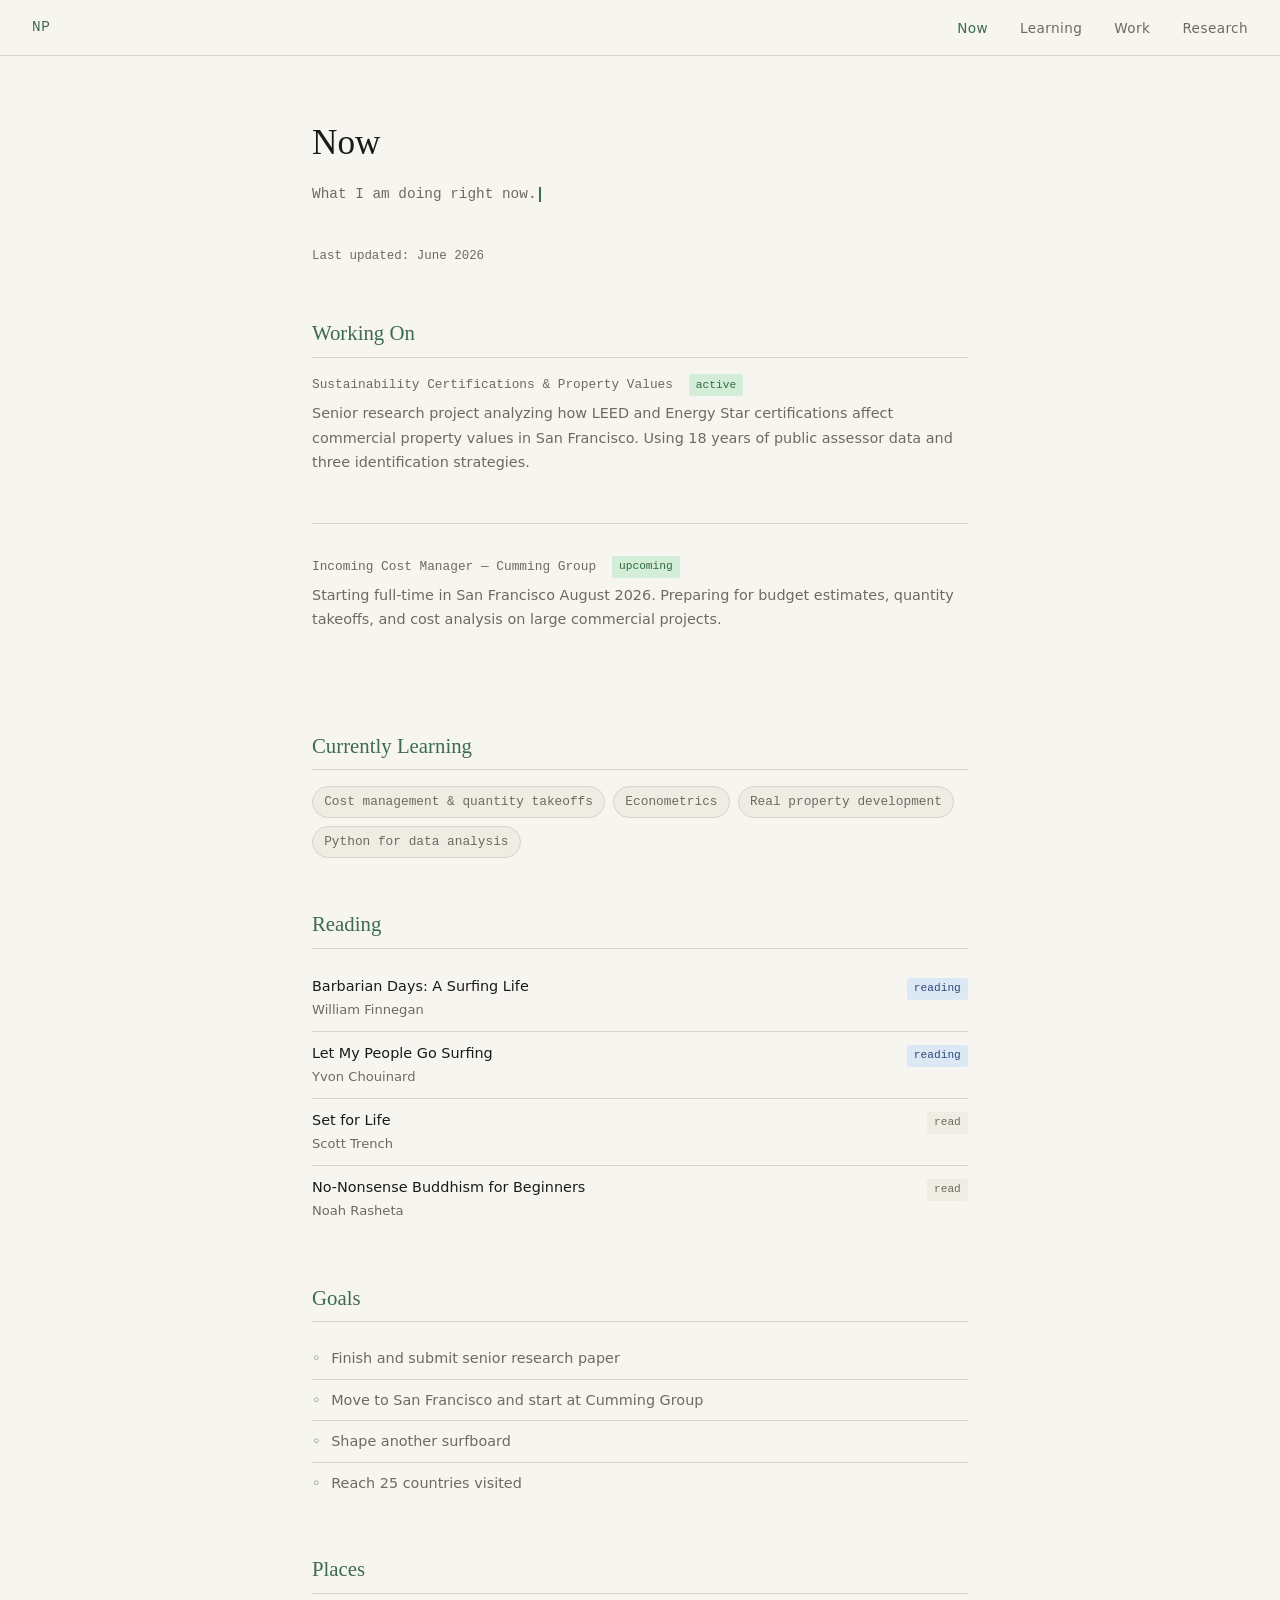
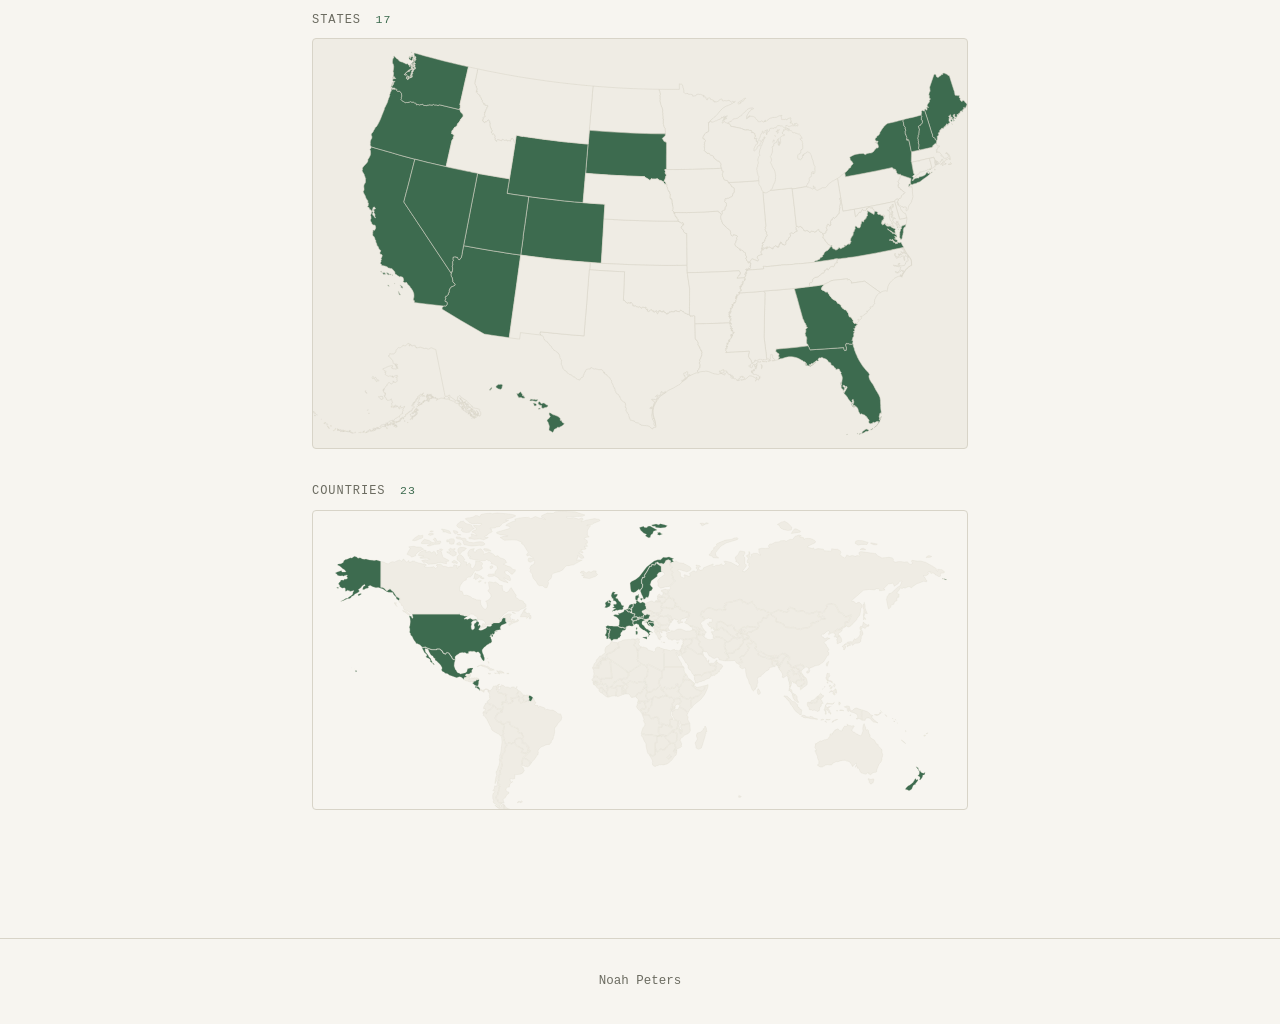
==== commit 24300041: "World map: replace built-in tooltip with same custom hover as states map" ====
--- a/now.html
+++ b/now.html
@@ -290,6 +290,13 @@
 
       // World map via jsvectormap
       const visitedCountries = [...new Set(d.places.countries.map(c => COUNTRY_CODES[c]).filter(Boolean))];
+
+      // Reverse lookup: ISO code → display name
+      const CODE_TO_NAME = {};
+      Object.entries(COUNTRY_CODES).forEach(([name, code]) => {
+        if (!CODE_TO_NAME[code]) CODE_TO_NAME[code] = name;
+      });
+
       new jsVectorMap({
         map: 'world',
         selector: '#world-map',
@@ -297,7 +304,26 @@
         regionsSelectable: false,
         zoomButtons: false,
         zoomOnScroll: false,
-        regionStyle: mapStyle
+        regionStyle: mapStyle,
+        onRegionTooltipShow(event, tooltip) {
+          tooltip.hide(); // suppress built-in tooltip
+        },
+        onRegionEnter(event, code) {
+          const name = CODE_TO_NAME[code] || code;
+          const visited = visitedCountries.includes(code);
+          tip.textContent = name + (visited ? ' ✓' : '');
+          tip.style.display = 'block';
+        },
+        onRegionLeave() {
+          tip.style.display = 'none';
+        }
+      });
+
+      document.getElementById('world-map').addEventListener('mousemove', e => {
+        if (tip.style.display === 'block') {
+          tip.style.left = (e.clientX + 14) + 'px';
+          tip.style.top  = (e.clientY - 32) + 'px';
+        }
       });
     });
 </script>
